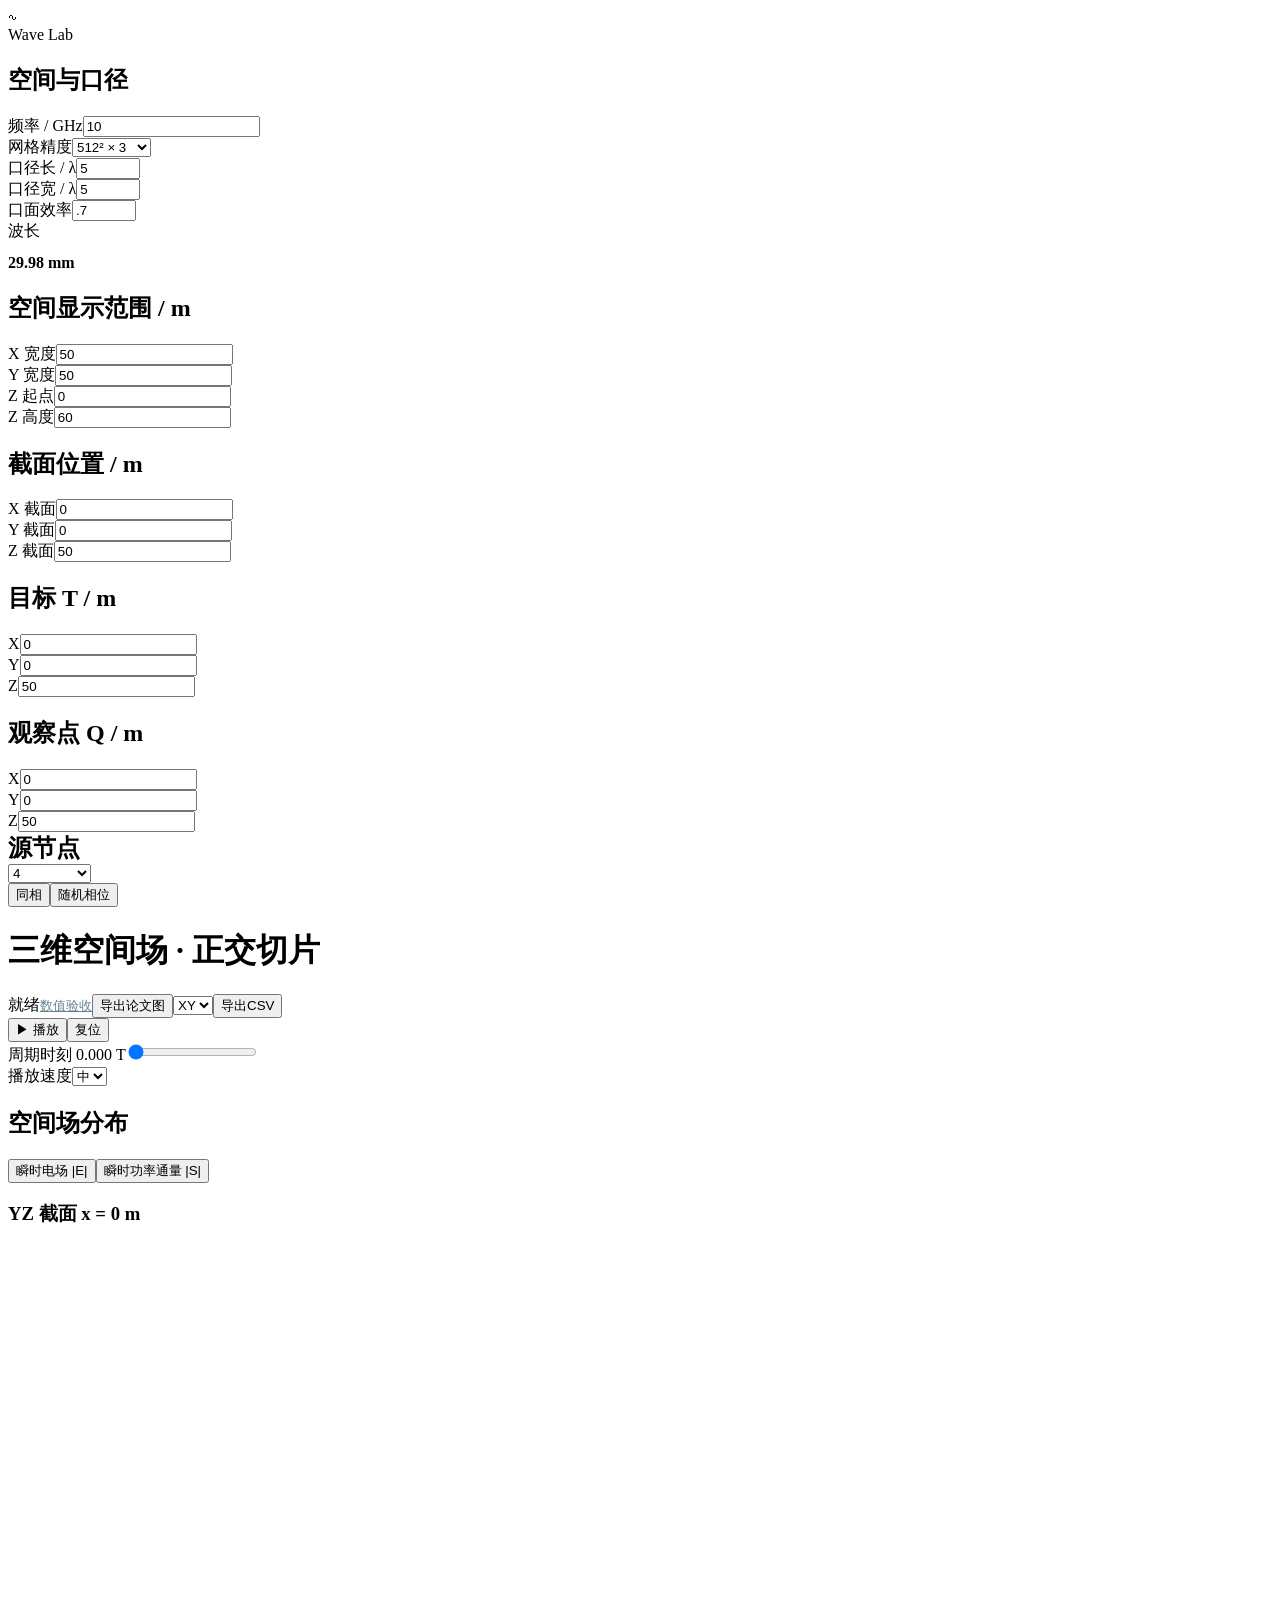
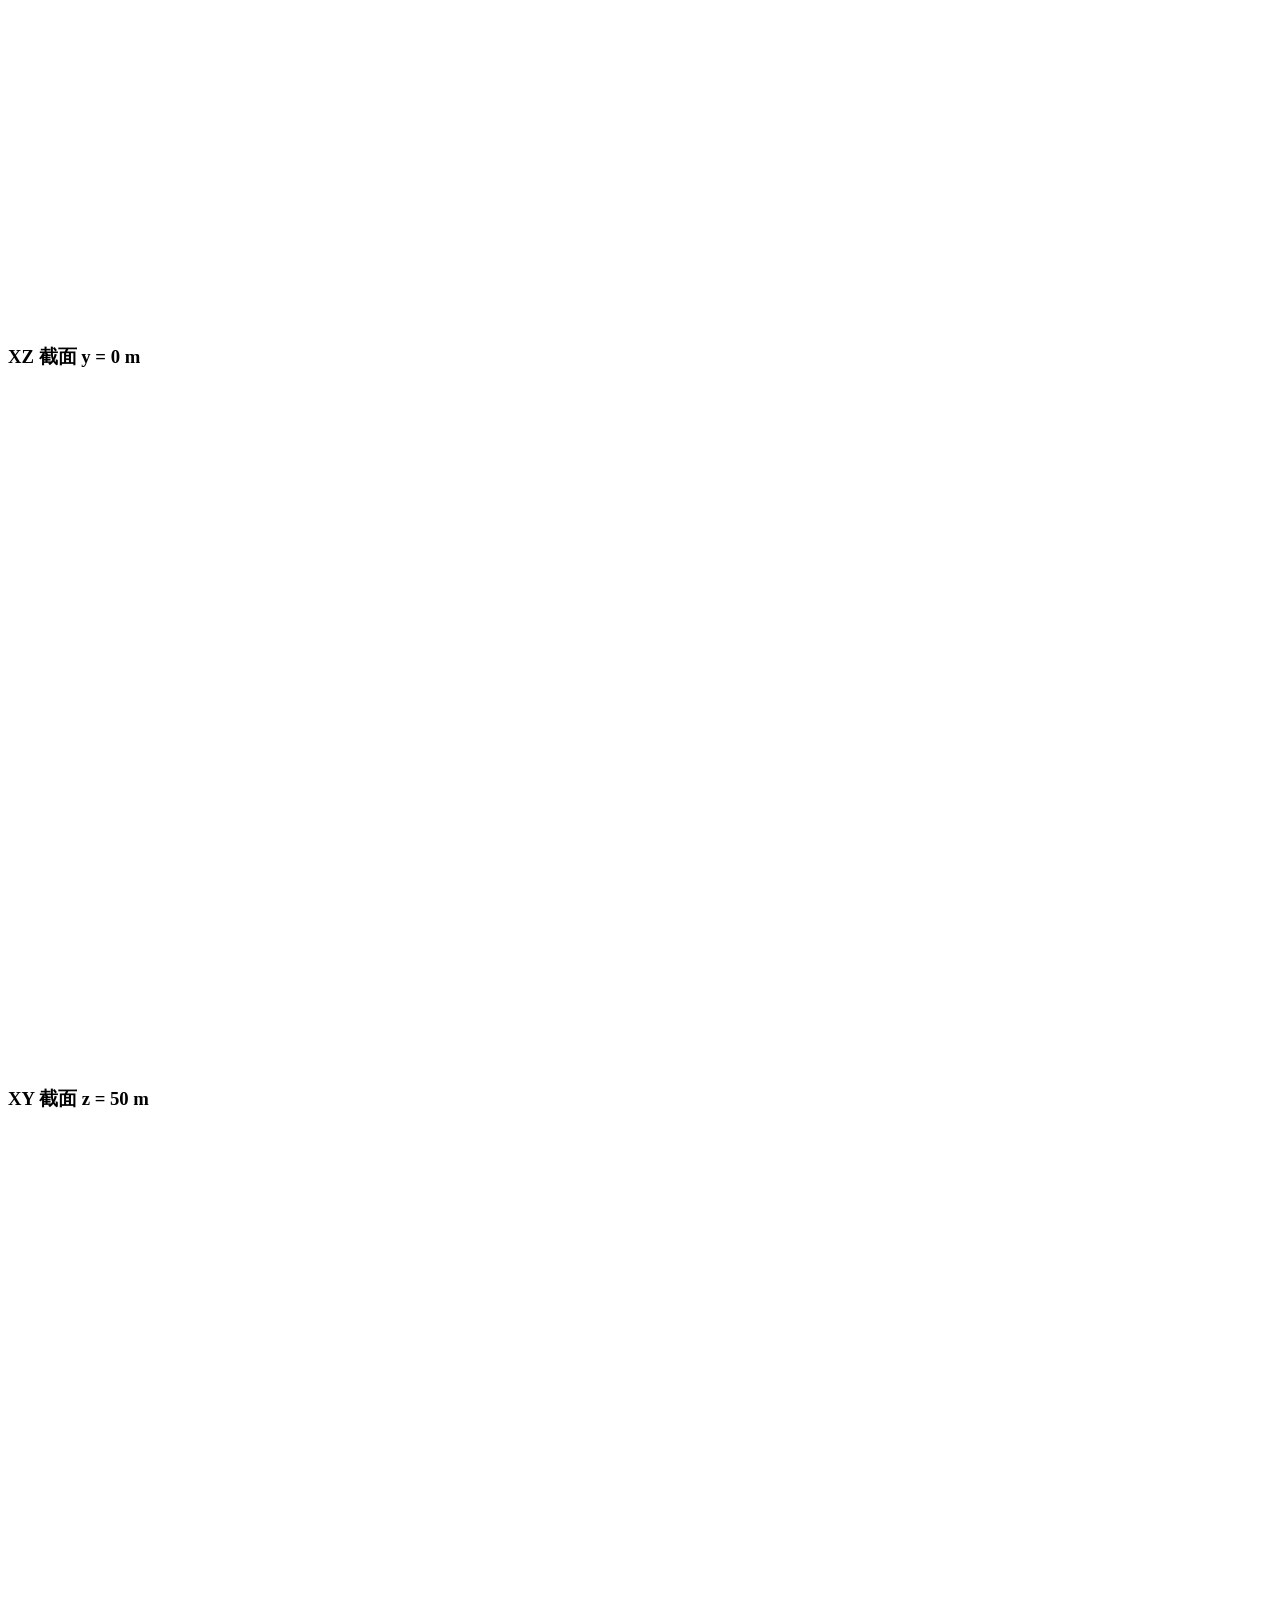
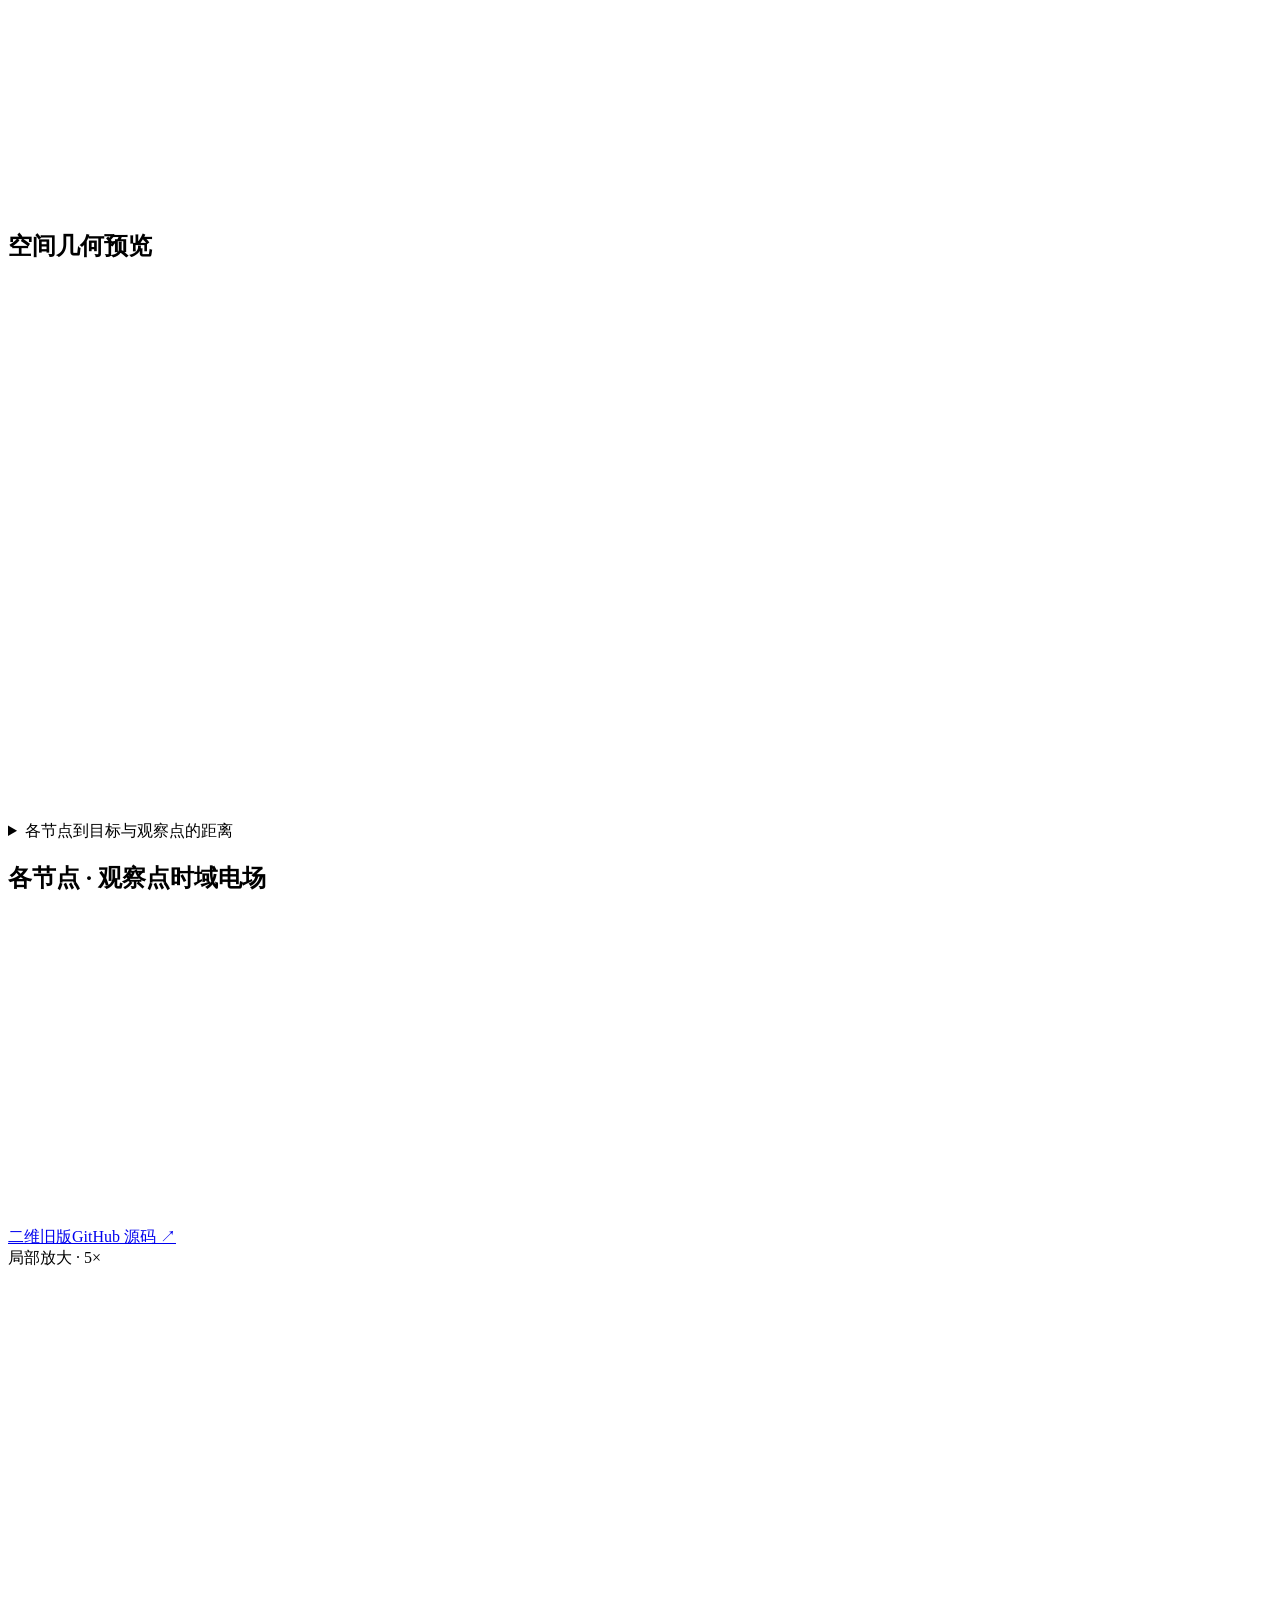
==== index3d.html @ 22022a04 "Migrate Wave Lab project: index3d.html" ====
<!doctype html>
<html lang="zh-CN"><head><meta charset="utf-8"><meta name="viewport" content="width=device-width,initial-scale=1"><meta name="theme-color" content="#f3f6f8">
<title>Wave Lab | 三维空间切片</title><link rel="stylesheet" href="./style3d.css"></head>
<body><div class="app">
<aside class="sidebar">
 <div class="brand"><div class="mark">∿</div><div class="brand-text">Wave Lab</div></div>
 <section class="section"><h2>空间与口径</h2>
  <div class="fields">
   <div><label for="freq">频率 / GHz</label><input id="freq" type="number" min=".2" max="100" step="any" value="10"></div>
   <div><label for="resolution">网格精度</label><select id="resolution"><option value="320">320² × 3</option><option value="512" selected>512² × 3</option><option value="768">768² × 3</option><option value="1000">1000² × 3</option></select></div>
   <div><label for="apX">口径长 / λ</label><input id="apX" type="number" min=".5" max="30" value="5" step=".5"></div>
   <div><label for="apY">口径宽 / λ</label><input id="apY" type="number" min=".5" max="30" value="5" step=".5"></div>
   <div><label for="eta">口面效率</label><input id="eta" type="number" min=".01" max="1" value=".7" step=".05"></div>
   <div><label>波长</label><div id="lambdaValue" class="meta" style="padding-top:12px;font-weight:750">29.98 mm</div></div>
  </div>
 </section>
 <section class="section"><h2>空间显示范围 / m</h2><div class="fields">
  <div><label for="Lx">X 宽度</label><input id="Lx" type="number" min=".05" max="500" step="any" value="50"></div>
  <div><label for="Ly">Y 宽度</label><input id="Ly" type="number" min=".05" max="500" step="any" value="50"></div>
  <div><label for="zMin">Z 起点</label><input id="zMin" type="number" step="any" value="0"></div>
  <div><label for="Lz">Z 高度</label><input id="Lz" type="number" min=".05" max="500" step="any" value="60"></div>
 </div></section>
 <section class="section"><h2>截面位置 / m</h2><div class="fields triple">
  <div><label for="cutX">X 截面</label><input id="cutX" type="number" step="any" value="0"></div>
  <div><label for="cutY">Y 截面</label><input id="cutY" type="number" step="any" value="0"></div>
  <div><label for="cutZ">Z 截面</label><input id="cutZ" type="number" step="any" value="50"></div>
 </div></section>
 <section class="section"><h2>目标 T / m</h2><div class="fields triple">
  <div><label for="targetX">X</label><input id="targetX" type="number" step="any" value="0"></div>
  <div><label for="targetY">Y</label><input id="targetY" type="number" step="any" value="0"></div>
  <div><label for="targetZ">Z</label><input id="targetZ" type="number" step="any" value="50"></div>
 </div></section>
 <section class="section"><h2>观察点 Q / m</h2><div class="fields triple">
  <div><label for="probeX">X</label><input id="probeX" type="number" step="any" value="0"></div>
  <div><label for="probeY">Y</label><input id="probeY" type="number" step="any" value="0"></div>
  <div><label for="probeZ">Z</label><input id="probeZ" type="number" step="any" value="50"></div>
 </div></section>
 <section class="section"><div class="name-row"><h2 style="margin:0">源节点</h2><select id="count" style="width:83px"><option>2</option><option selected>4</option><option>6</option><option>8</option></select></div>
 <div class="inline-actions" style="margin-bottom:13px"><button id="equalPhase">同相</button><button id="randomPhase">随机相位</button></div>
 <div id="nodes"></div></section>
</aside>
<main class="main">
 <header class="headline"><h1>三维空间场 · 正交切片</h1><div class="top-actions"><span class="status" id="status">就绪</span><a href="./validation/" style="color:#678392;font-size:13px">数值验收</a><button id="exportPNG" class="primary">导出论文图</button><select id="csvAxis" class="select-inline" aria-label="CSV导出截面"><option value="x">YZ</option><option value="y">XZ</option><option selected value="z">XY</option></select><button id="exportCSV">导出CSV</button></div></header>
 <div class="workbar card"><button id="play" class="primary">▶ 播放</button><button id="reset">复位</button>
   <div class="timeline"><label for="time">周期时刻 <span id="timeValue" class="value">0.000 T</span></label><input type="range" id="time" min="0" max="1" step=".001" value="0"></div>
   <div class="speed"><label for="speed">播放速度</label><select id="speed"><option value=".25">慢</option><option value=".5" selected>中</option><option value="1">快</option></select></div>
 </div>
 <section class="figure card"><div class="fig-head"><h2>空间场分布</h2><div class="mode"><button id="modeE" class="selected">瞬时电场 |E|</button><button id="modeS">瞬时功率通量 |S|</button></div></div>
  <div class="figure-layout">
   <div class="slice"><h3>YZ 截面 <span id="labelX">x = 0 m</span></h3><canvas id="plotX" width="580" height="675" aria-label="YZ 截面场图"></canvas></div>
   <div class="slice"><h3>XZ 截面 <span id="labelY">y = 0 m</span></h3><canvas id="plotY" width="580" height="675" aria-label="XZ 截面场图"></canvas></div>
   <div class="slice"><h3>XY 截面 <span id="labelZ">z = 50 m</span></h3><canvas id="plotZ" width="580" height="675" aria-label="XY 截面场图"></canvas></div>
  </div><div id="sampleWarning" class="hintline"></div>
 </section>
 <div class="lower">
  <section class="card panel"><h2>空间几何预览</h2><svg id="scene3d" class="scene" viewBox="0 0 650 275" aria-label="三维源节点、目标及切片的轴测示意"></svg><div class="info" id="geometryInfo"></div><details class="details"><summary>各节点到目标与观察点的距离</summary><div id="distances"></div></details></section>
  <section class="card panel"><h2>各节点 · 观察点时域电场</h2><canvas id="trace" class="trace" width="860" height="310"></canvas><div id="legend" class="legend"></div><div class="info" id="probeInfo"></div></section>
 </div>
 <footer class="footer"><a href="./legacy/">二维旧版</a><a href="https://github.com/huiw11512-dotcom/sar-aperture-lab/tree/main/wave-lab" target="_blank" rel="noreferrer">GitHub 源码 ↗</a></footer>
</main></div>
<div id="lens" class="lens" aria-hidden="true"><div class="lens-head">局部放大 · 5×</div><canvas id="lensCanvas" width="444" height="444"></canvas><div class="lens-pos" id="lensCoord">—</div><div class="lens-val" id="lensReading">—</div></div>
<script src="./physics3d.js"></script><script src="./app3d.js"></script>
</body></html>
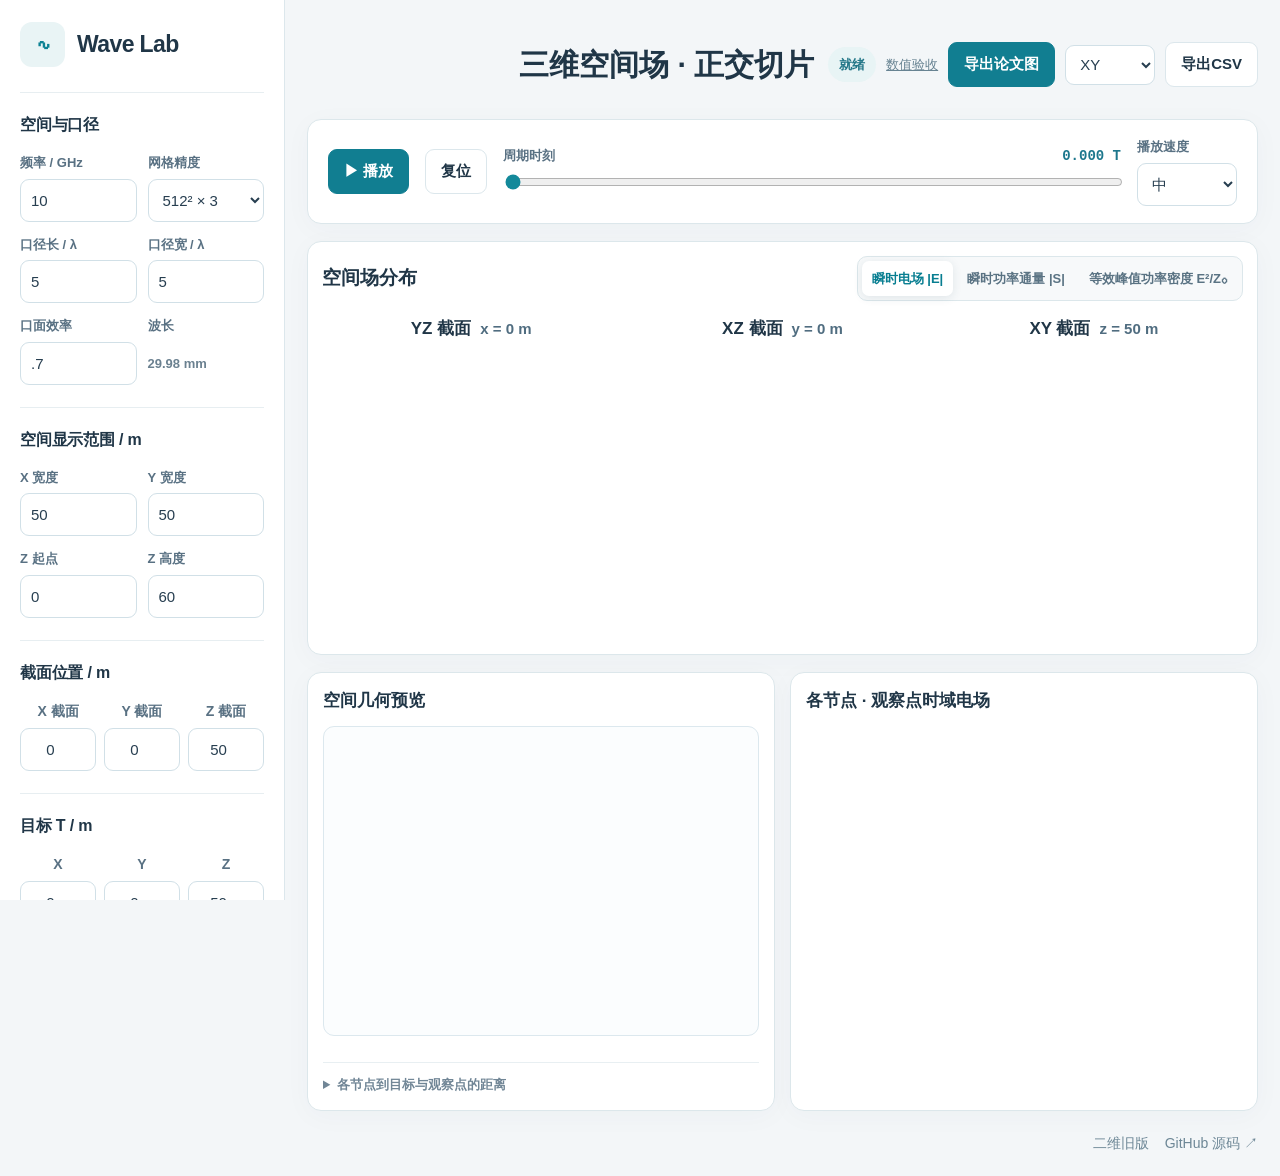
==== commit 07e70941: "Add E²/Z0 mode button to 3D entry" ====
--- a/index3d.html
+++ b/index3d.html
@@ -45,7 +45,7 @@
    <div class="timeline"><label for="time">周期时刻 <span id="timeValue" class="value">0.000 T</span></label><input type="range" id="time" min="0" max="1" step=".001" value="0"></div>
    <div class="speed"><label for="speed">播放速度</label><select id="speed"><option value=".25">慢</option><option value=".5" selected>中</option><option value="1">快</option></select></div>
  </div>
- <section class="figure card"><div class="fig-head"><h2>空间场分布</h2><div class="mode"><button id="modeE" class="selected">瞬时电场 |E|</button><button id="modeS">瞬时功率通量 |S|</button></div></div>
+ <section class="figure card"><div class="fig-head"><h2>空间场分布</h2><div class="mode"><button id="modeE" class="selected">瞬时电场 |E|</button><button id="modeS">瞬时功率通量 |S|</button><button id="modeQ" title="周期内电场峰值平方除以自由空间波阻抗；多方向波时不等于净能流">等效峰值功率密度 E²/Z₀</button></div></div>
   <div class="figure-layout">
    <div class="slice"><h3>YZ 截面 <span id="labelX">x = 0 m</span></h3><canvas id="plotX" width="580" height="675" aria-label="YZ 截面场图"></canvas></div>
    <div class="slice"><h3>XZ 截面 <span id="labelY">y = 0 m</span></h3><canvas id="plotY" width="580" height="675" aria-label="XZ 截面场图"></canvas></div>
--- a/style3d.css
+++ b/style3d.css
@@ -0,0 +1,213 @@
+@charset "UTF-8";
+:root{--bg:#f3f6f8;--paper:#fff;--ink:#203647;--muted:#6b8190;--line:#dce7ec;--accent:#13899a;--a2:#e9f4f5;--violet:#6b66a9;--orange:#c78043}
+*{box-sizing:border-box}
+html{scroll-behavior:smooth}body{margin:0;color:var(--ink);background:var(--bg);font:15px/1.5 -apple-system,BlinkMacSystemFont,"Segoe UI","Microsoft YaHei",Arial,sans-serif}
+button,input,select{font:inherit}button,select{cursor:pointer}button{border:1px solid var(--line);background:#fff;color:var(--ink);border-radius:9px;padding:10px 15px;font-weight:650}
+button:hover{border-color:#91c0c9;background:#f6fcfd}button:focus-visible,input:focus-visible,select:focus-visible{outline:2px solid var(--accent);outline-offset:2px}
+button.primary{background:#117e91;border-color:#117e91;color:#fff}button.primary:hover{background:#0f6d7c}button:disabled{opacity:.5;cursor:wait}
+input[type=number],select{min-width:0;width:100%;height:43px;border:1px solid #d1e0e7;border-radius:9px;padding:8px 10px;background:#fff;color:#273e50}
+input[type=range]{width:100%;accent-color:var(--accent)}
+label{display:block;font-size:13px;color:#597183;font-weight:650;margin-bottom:6px}
+.app{display:grid;grid-template-columns:322px minmax(0,1fr);min-height:100vh}
+.sidebar{padding:22px 20px 30px;background:#fff;border-right:1px solid var(--line);position:sticky;top:0;max-height:100vh;overflow:auto;scrollbar-width:thin;z-index:2}
+.brand{display:flex;gap:12px;align-items:center;margin-bottom:25px}.mark{display:grid;place-items:center;font-weight:800;font-size:23px;width:45px;height:45px;border-radius:12px;background:var(--a2);color:#0d8294}.brand-text{font-size:23px;font-weight:760;letter-spacing:-.6px}
+.section{border-top:1px solid #e7eef1;padding-top:20px;margin-top:22px}.section h2{margin:0 0 16px;font-size:16px;font-weight:740;letter-spacing:-.2px}
+.fields{display:grid;grid-template-columns:1fr 1fr;gap:13px 11px}.fields.triple{grid-template-columns:repeat(3,1fr);gap:8px}.fields.triple input{padding:7px 5px;text-align:center}.fields.triple label{font-size:12px;text-align:center}
+.name-row{display:flex;align-items:center;justify-content:space-between;gap:8px;font-size:14px;font-weight:750;margin-bottom:13px}
+.meta{color:var(--muted);font-size:13px}.inline-actions{display:flex;gap:7px}.inline-actions button{padding:7px 11px;font-size:13px}
+.node{border:1px solid #dce8ec;border-radius:11px;padding:13px 12px;margin-bottom:10px;background:#fcfefe}.node-head{display:flex;gap:8px;align-items:center;font-weight:730;font-size:14px;margin-bottom:12px}.node-head .dot{width:9px;height:9px;border-radius:99px;display:inline-block}
+.node-fields{display:grid;grid-template-columns:repeat(3,1fr);gap:10px 7px}.node-fields label{font-size:11px;text-align:center;margin-bottom:4px}.node-fields input{height:37px;font-size:13px;padding:7px 3px;text-align:center;border-radius:7px}
+.main{padding:27px 32px 45px;max-width:1920px;min-width:0;width:100%;margin:auto}
+.headline{display:flex;align-items:center;justify-content:flex-end;flex-wrap:wrap;gap:14px;margin-bottom:12px}
+.top-actions{display:flex;gap:9px;align-items:center;flex-wrap:wrap}.status{font-size:13px;font-weight:650;background:#e8f4f5;border-radius:20px;padding:8px 11px;color:#237788}
+.card{border:1px solid #dce7eb;border-radius:14px;background:#fff;box-shadow:0 5px 28px rgba(28,61,82,.033)}
+.workbar{padding:17px 20px;display:flex;align-items:center;gap:16px;margin-bottom:17px;flex-wrap:wrap}
+.workbar .timeline{flex:1;min-width:220px}.timeline .value{font-weight:750;color:#1d778d;font-family:Consolas,monospace;float:right;font-size:14px}
+.select-inline{width:auto;min-width:90px;height:40px}.workbar .speed{width:100px}
+.figure{padding:20px 20px 22px;margin-bottom:17px}.fig-head{display:flex;align-items:center;justify-content:space-between;gap:12px;flex-wrap:wrap;margin-bottom:13px}
+.fig-head h2{font-size:19px;font-weight:770;margin:0}.mode{display:inline-flex;flex-wrap:wrap;max-width:100%;padding:4px;border:1px solid #dce7eb;border-radius:10px;background:#f7f9fa;gap:4px}
+.mode button{border:0;background:transparent;color:#5a7383;padding:8px 10px;font-size:13px;white-space:nowrap;border-radius:7px}.mode button.selected{background:#fff;color:#087e91;box-shadow:0 2px 10px rgba(40,75,87,.11)}
+.figure-layout{display:grid;grid-template-columns:repeat(3,minmax(0,1fr));gap:15px}.slice{min-width:0}.slice h3{display:flex;gap:9px;align-items:center;justify-content:center;font-size:15px;margin:5px 0 7px;font-weight:760}.slice h3 span{font-weight:600;font-size:13px;color:var(--muted)}
+.slice canvas{display:block;width:100%;height:auto;aspect-ratio:580/675;cursor:crosshair}
+.hintline{font-size:13px;color:#a05d26;margin-top:7px;display:none}
+.lower{display:grid;grid-template-columns:1fr 1fr;gap:15px}.panel{padding:20px}.panel h2{margin:0 0 13px;font-size:17px}
+.scene{height:275px;width:100%;background:linear-gradient(180deg,#fcfeff,#f7fafb);border:1px solid #e6eef1;border-radius:11px;display:block}
+.trace{width:100%;height:280px;display:block}.legend{display:flex;gap:6px 14px;align-items:center;flex-wrap:wrap;margin-top:11px;color:#566f7f;font-size:13px}.legend i{display:inline-block;width:13px;height:4px;margin-right:5px;vertical-align:middle}
+.info{display:flex;gap:8px 14px;flex-wrap:wrap;color:#526e7f;font-size:13px;margin-top:12px}.info strong{color:#1c4456}
+.details{border-top:1px solid #e8eff2;margin-top:14px;padding-top:12px}.details summary{cursor:pointer;font-weight:630;color:#718696;font-size:13px}.details div{font-size:13px;line-height:1.85;color:#607a89;margin-top:9px}
+.footer{margin:22px 0 0;display:flex;justify-content:flex-end;gap:16px;font-size:13px}.footer a{color:#6d8796;text-decoration:none}.footer a:hover{text-decoration:underline}
+.lens{position:fixed;display:none;pointer-events:none;width:244px;background:#fff;padding:10px;border:1px solid #cfdee5;border-radius:12px;box-shadow:0 15px 45px rgba(28,51,63,.17);z-index:20}
+.lens.show{display:block}.lens-head{font-size:13px;font-weight:740;margin-bottom:8px}.lens canvas{width:222px;height:222px;border:1px solid #dce6ec;image-rendering:pixelated}.lens-pos{font-family:Consolas,monospace;font-size:12px;margin-top:7px;color:#375a69}.lens-val,.lens-max-val{font-family:Consolas,monospace;font-size:13px;font-weight:650;margin-top:8px;color:#244b61}.lens-max-val{padding-top:7px;border-top:1px solid #dce6ec;color:#bd2844}
+@media(max-width:1440px){.app{grid-template-columns:285px minmax(0,1fr)}.main{padding:22px}.figure-layout{gap:7px}.figure{padding:14px}.panel{padding:15px}}
+@media(max-width:1020px){.figure-layout{grid-template-columns:repeat(2,minmax(0,1fr))}.lower{grid-template-columns:1fr}.figure-layout .slice:last-child{max-width:570px}}
+@media(max-width:780px){.app{display:block}.sidebar{max-height:none;position:static;padding:20px}.main{padding:14px}.figure-layout{grid-template-columns:1fr}.figure-layout .slice:last-child{max-width:none}.workbar{gap:10px}.slice{max-width:600px;margin:auto}.lower{grid-template-columns:1fr}}
+
+
+/* Saturated publication heatmap with one global color scale per figure */
+:root{--palette-blue:#203ab2;--palette-red:#cf193e}
+.fig-head{margin-bottom:11px}
+.figure-layout{gap:13px}
+.slice canvas{aspect-ratio:580/568}
+.slice h3{font-size:17px;margin:4px 0 6px}
+.slice h3 span{font-size:15px;color:#506d80}
+.shared-scale{max-width:720px;margin:3px auto 8px;padding:3px 10px 0}
+.shared-scale-unit{text-align:center;display:block;font-size:15px;font-weight:720;margin:0 0 11px;color:#34576c}
+.shared-scale-track{display:flex;align-items:center;gap:15px;color:#426174;font-size:15px;font-variant-numeric:tabular-nums;font-weight:620}
+.shared-scale-gradient{height:19px;border:1px solid #bed2db;border-radius:3px;flex:1;background:linear-gradient(to right,#203ab2 0%,#276fec 16.67%,#2ebce0 33.33%,#f7f9fb 50%,#ffc06e 66.67%,#ed4c43 83.33%,#cf193e 100%)}
+.shared-scale-track span:last-child{min-width:80px;text-align:right}
+.sampling-readout{font-size:14px;color:#356e82;line-height:1.55;padding:14px 0 0;font-weight:650;font-variant-numeric:tabular-nums}
+.resolution-actions{display:flex;align-items:center;justify-content:flex-end;gap:9px;flex-wrap:wrap;padding:15px 3px 0;border-top:1px solid #edf2f5;margin-top:16px}
+.resolution-actions button{font-size:14px;padding:9px 15px}
+.resolution-summary{font-size:14px;font-weight:600;color:#5e7585;flex:1;min-width:220px}
+.hintline{font-size:14px;color:#b0552e;line-height:1.6;padding:8px 4px 0;margin-top:3px}
+.top-actions{gap:10px}
+@media(max-width:780px){.shared-scale{margin:4px 0 10px}.shared-scale-track{gap:8px}.resolution-summary{flex-basis:100%;min-width:0}.resolution-actions{justify-content:flex-start}}
+
+/* V8: readable labels, interactive orbit scene, no metadata confetti */
+.fields.triple label{font-size:14px;font-weight:700}
+.node-fields label{font-size:13px;color:#536d7d}
+.node-fields input{font-size:15px;height:40px}
+.slice h3 span{font-size:15px}
+.scene{height:310px;cursor:grab;touch-action:none;user-select:none;border:1px solid #dce8ee;background:#fbfdfe}
+.scene.dragging{cursor:grabbing}
+.scene-heading{display:flex;align-items:center;justify-content:space-between;gap:12px;margin-bottom:14px}
+.scene-heading h2{margin:0!important}
+.scene-heading button{font-size:14px;padding:8px 12px}
+.legend{font-size:14px;gap:9px 17px}
+.footer{font-size:14px}
+@media(max-width:780px){.scene{height:285px}.fields.triple label{font-size:14px}}
+
+
+/* Interactive shared colorbar, keeping one physical display upper limit across all three cuts */
+.shared-scale{max-width:1040px;margin:8px auto 10px;padding:4px 10px}
+.shared-scale-track{gap:14px;align-items:center}
+.shared-scale-track>span:first-child{font-size:16px;font-weight:730;min-width:19px}
+.shared-scale-gradient{position:relative;min-width:180px;height:24px;border:1px solid #aebfc9;flex:1;overflow:visible;border-radius:4px;box-shadow:0 1px 3px rgba(22,49,67,.08)}
+.shared-scale-gradient input[type="range"]{
+ position:absolute;inset:0;top:-9px;width:100%;height:40px;min-width:0;margin:0;
+ appearance:none;-webkit-appearance:none;background:transparent;border:0;outline-offset:3px;cursor:ew-resize;
+}
+.shared-scale-gradient input[type="range"]::-webkit-slider-runnable-track{background:transparent;height:24px}
+.shared-scale-gradient input[type="range"]::-moz-range-track{background:transparent;height:24px}
+.shared-scale-gradient input[type="range"]::-webkit-slider-thumb{
+ appearance:none;-webkit-appearance:none;width:19px;height:32px;margin-top:-4px;
+ background:#fff;border:3px solid #1a506b;border-radius:6px;box-shadow:0 1px 7px rgba(8,35,55,.24);cursor:ew-resize;
+}
+.shared-scale-gradient input[type="range"]::-moz-range-thumb{
+ width:16px;height:29px;background:#fff;border:3px solid #1a506b;border-radius:6px;box-shadow:0 1px 7px rgba(8,35,55,.24);cursor:ew-resize;
+}
+.scale-max-control{display:flex;align-items:center;gap:9px;flex-shrink:0}
+.scale-max-control label{margin:0;color:#526d7b;font-weight:680;font-size:14px;white-space:nowrap}
+.scale-max-control input{width:120px;min-width:0;height:39px;font-size:15px;font-family:ui-monospace,Consolas,monospace;font-weight:660;padding:7px 9px}
+.shared-scale-track #scaleAuto{height:39px;padding:8px 14px;font-size:14px;flex-shrink:0}
+@media(max-width:860px){
+ .shared-scale-track{flex-wrap:wrap;gap:10px}
+ .shared-scale-gradient{flex-basis:calc(100% - 38px)}
+ .scale-max-control{margin-left:25px}
+}
+
+/* Coplanar-array study and reusable simulation configurations */
+.study-actions{margin-top:10px;display:grid;grid-template-columns:1fr 1fr;gap:8px}
+.study-actions button{font-size:14px;padding:10px 8px;min-height:42px}
+.study-panel{margin-bottom:17px}
+.scene-heading{display:flex;align-items:center;justify-content:space-between;gap:12px;flex-wrap:wrap}
+.scene-heading h2{margin:0 0 13px;font-size:19px}
+#studyPlaneTitle{font-size:15px;font-weight:650;color:#436678;margin-bottom:13px}
+/* Restore the simpler main view: hide the experimental coplanar-analysis UI. */
+#studyControls,.study-panel{display:none!important}
+.study-metrics{display:grid;grid-template-columns:repeat(3,minmax(0,1fr));gap:12px;margin:6px 0 22px}
+.study-metric{border:1px solid #dce7eb;background:#fbfdfe;border-radius:11px;padding:15px;min-width:0}
+.study-metric label{font-size:14px;color:#526f80;margin-bottom:8px}
+.study-metric strong{display:block;font-size:22px;line-height:1.3;font-weight:780;color:#173f55;overflow-wrap:anywhere;font-variant-numeric:tabular-nums}
+.study-metric span{display:block;font-size:14px;color:#637f8f;margin-top:6px;line-height:1.45;overflow-wrap:anywhere}
+.scan-heading{display:grid;grid-template-columns:1fr 1fr;gap:16px;margin:0 0 5px}
+.scan-heading h3{font-size:16px;margin:0 0 5px;font-weight:750}
+.scan-charts{display:grid;grid-template-columns:1fr 1fr;gap:16px;align-items:start}
+.scan-charts canvas{display:block;width:100%;height:auto;aspect-ratio:1000/330;border:1px solid #e4edf1;border-radius:10px;background:#fff}
+.scan-footer{display:flex;align-items:center;justify-content:space-between;gap:14px;flex-wrap:wrap;border-top:1px solid #e7eef1;padding-top:14px;margin-top:12px}
+#scanSummary{font-size:15px;line-height:1.55;font-weight:620;color:#34566a;flex:1;min-width:240px}
+@media(max-width:1200px){.study-metrics{grid-template-columns:repeat(2,minmax(0,1fr))}.scan-charts{grid-template-columns:1fr}.scan-heading{grid-template-columns:1fr}}
+@media(max-width:600px){.study-metrics{grid-template-columns:1fr}.study-actions{grid-template-columns:1fr}.study-metric strong{font-size:20px}}
+
+
+/* Keep the experimental coplanar study out of the user interface. */
+#studyControls,
+.study-panel {
+  display: none !important;
+  visibility: hidden !important;
+}
+
+/* Make both readings in the hover magnifier clearly legible. */
+.lens {
+  width: 270px;
+}
+.lens-head {
+  font-size: 15px;
+}
+.lens canvas {
+  width: 248px;
+  height: 248px;
+}
+.lens-pos {
+  font-size: 13px;
+  line-height: 1.5;
+}
+.lens-val,
+.lens-max-val {
+  font-size: 14px;
+  line-height: 1.5;
+  font-weight: 750;
+}
+.lens-max-val {
+  margin-top: 9px;
+  padding: 8px 7px;
+  border-top: 2px solid #cf193e;
+  border-radius: 5px;
+  background: #fff5f6;
+  color: #a91532;
+}
+
+
+/* Mode-aware cycle-maximum readouts for the hovered point and target point */
+.field-max-readout{display:flex;flex-direction:column;gap:4px;flex:0 1 560px;min-width:420px;margin:0 auto;padding:7px 10px;border:1px solid #d9e8ed;border-radius:8px;background:#f8fbfc}.field-max-row{display:flex;align-items:baseline;justify-content:space-between;gap:8px;font-size:12px;line-height:1.45;white-space:nowrap}.field-max-row>span{color:#597183;flex:0 0 auto}.field-max-row strong{display:flex;align-items:baseline;justify-content:flex-end;gap:10px;color:#087e91;font-family:Consolas,monospace;font-size:11px;font-variant-numeric:tabular-nums;white-space:nowrap}.field-max-row strong span{color:#087e91}
+.fig-tools{display:flex;align-items:center;justify-content:flex-end;gap:12px;flex-wrap:wrap}
+.max-toggle{display:flex;align-items:center;gap:8px;margin:0;padding:8px 11px;border:1px solid #e0c4cc;border-radius:9px;background:#fff7f8;color:#9e2038;font-size:14px;font-weight:750;white-space:nowrap}
+.max-toggle input{width:17px;height:17px;margin:0;accent-color:#cf193e}
+@media(max-width:900px){.field-max-readout{order:1;flex:1 0 100%;margin:0}.fig-tools{order:2;width:100%;justify-content:space-between}}
+@media(max-width:600px){.fig-tools{align-items:flex-start}.max-toggle{font-size:13px}.field-max-row{align-items:flex-start;flex-direction:column;gap:3px;white-space:normal}.field-max-row strong{justify-content:flex-start;flex-wrap:wrap}}
+
+/* Show Ex/Ey/Ez at the phase of the 3-D vector peak for direct RSS verification. */
+.field-component-row strong{display:block;text-align:right;font-size:10px;line-height:1.35;white-space:normal;font-weight:650}
+.lens-components{margin-top:7px;padding-top:7px;border-top:1px solid #dce6ec;color:#087e91;font-size:11px;line-height:1.45;font-weight:650;overflow-wrap:anywhere}
+@media(max-width:600px){.field-component-row strong{text-align:left}}
+
+/* Threshold region controls */
+.threshold-controls{display:flex;align-items:center;gap:12px;flex-wrap:wrap;margin-top:16px;padding:12px 14px;border:1px solid #d8e5eb;border-radius:12px;background:#f8fbfc;color:#234456;font-size:13px}
+.threshold-enable{display:flex;align-items:center;gap:7px;font-weight:750;white-space:nowrap}
+.threshold-enable input{width:17px;height:17px;margin:0;accent-color:#087e91}
+.threshold-field{display:flex;align-items:center;gap:7px;white-space:nowrap}
+.threshold-field label{font-weight:650;color:#587283}
+.threshold-field select,.threshold-field input{height:34px;border:1px solid #cbdde5;border-radius:8px;background:#fff;color:#17394d;padding:0 9px;font:inherit}
+.threshold-field select{min-width:140px}
+.threshold-value-field input{width:130px;font-variant-numeric:tabular-nums}
+#thresholdUnit{font-size:12px;color:#087e91;min-width:42px}
+.threshold-note{color:#6d8492;font-size:12px}
+.threshold-controls.enabled{border-color:#111;background:#f5f5f5}
+.threshold-controls.enabled .threshold-note{color:#303030}
+@media(max-width:700px){.threshold-controls{align-items:flex-start;gap:10px}.threshold-note{flex-basis:100%}}
+
+/* Antenna gain and per-node EIRP readouts */
+.antenna-gain-value{font-size:12px;line-height:1.35;white-space:normal;overflow-wrap:anywhere;color:#087e91}
+.readonly-metric{min-width:0}
+.readonly-metric label{font-size:11px;text-align:center;display:block;margin-bottom:4px;color:var(--muted)}
+.metric-value{min-height:31px;display:flex;align-items:center;justify-content:center;border:1px solid #cbdde5;border-radius:7px;background:#f4fafb;color:#126f82;padding:4px 2px;text-align:center;font:700 10px/1.2 Consolas,monospace;overflow-wrap:anywhere}
+.metric-subvalue{display:block;text-align:center;color:var(--muted);font-size:9px;line-height:1.25;margin-top:3px;white-space:nowrap}
+
+/* Input is instantaneous peak of single-frequency traveling-wave power; CW cycle mean is half the input. */
+.pulse-power-note{margin:9px 0 12px;padding:9px 10px;border:1px solid #d4e5ec;border-radius:9px;background:#f6fafc;color:#526a79;font-size:11px;line-height:1.55}
+.pulse-power-note strong{color:#087e91}
+
+/* Keep numerical units and metrics; omit explanatory microcopy. */
+.pulse-power-note,.threshold-note,.cycle-physics-note,
+#coherenceSub,#planeRangeSub,#scanSummary{display:none!important}
+.study-metric span{font-size:12px}
